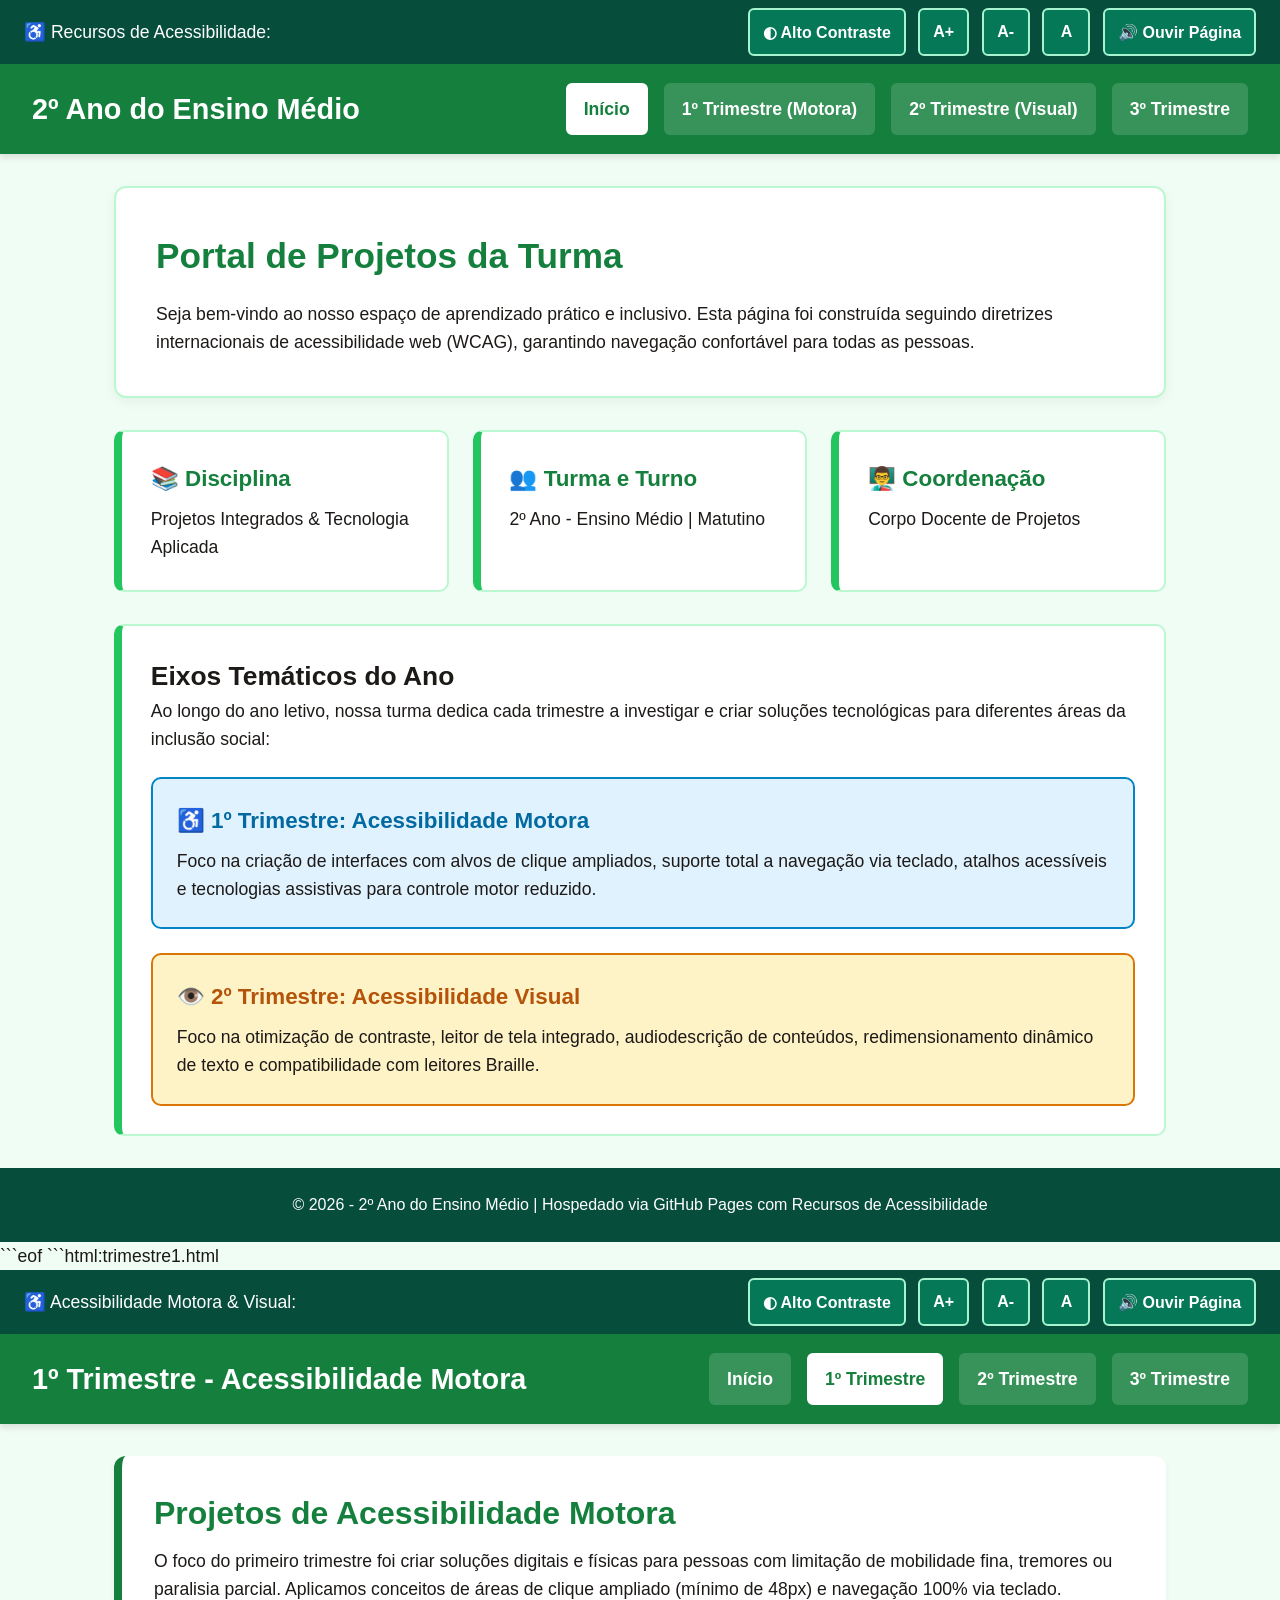
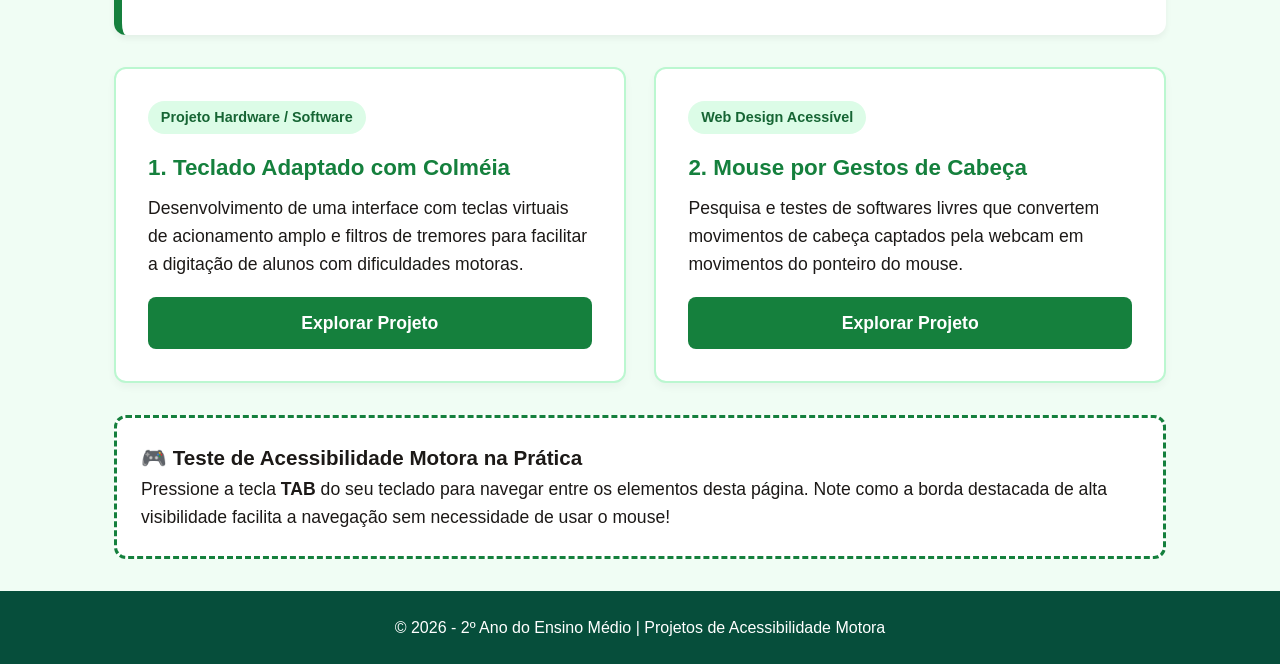
==== index.html @ 67dccdce "sa" ====
<!DOCTYPE html>
<html lang="pt-BR">
<head>
    <meta charset="UTF-8">
    <meta name="viewport" content="width=device-width, initial-scale=1.0">
    <title>Portfólio de Acessibilidade - 2º Ano do Ensino Médio</title>
    <style>
        /* Base e Reset */
        * {
            margin: 0;
            padding: 0;
            box-sizing: border-box;
            font-family: 'Segoe UI', Arial, sans-serif;
        }

        :root {
            --bg-color: #f4f6f9;
            --text-color: #222222;
            --primary-color: #1e3a8a;
            --accent-color: #2563eb;
            --card-bg: #ffffff;
            --border-color: #cbd5e1;
            --focus-outline: #f59e0b;
        }

        body {
            background-color: var(--bg-color);
            color: var(--text-color);
            display: flex;
            flex-direction: column;
            min-height: 100vh;
            font-size: 1.1rem;
            line-height: 1.6;
        }

        /* Barra de Acessibilidade Superior (Acessibilidade Visual e Motora) */
        .accessibility-bar {
            background-color: #0f172a;
            color: #ffffff;
            padding: 0.5rem 1.5rem;
            display: flex;
            justify-content: space-between;
            align-items: center;
            flex-wrap: wrap;
            gap: 1rem;
        }

        .skip-link {
            position: absolute;
            top: -100px;
            left: 10px;
            background: #f59e0b;
            color: #000;
            padding: 0.8rem 1.2rem;
            font-weight: bold;
            text-decoration: none;
            z-index: 10000;
            border-radius: 4px;
        }

        .skip-link:focus {
            top: 10px;
        }

        .acc-tools {
            display: flex;
            align-items: center;
            gap: 0.8rem;
            flex-wrap: wrap;
        }

        .acc-tools button {
            background: #334155;
            color: #ffffff;
            border: 2px solid #64748b;
            padding: 0.4rem 0.8rem;
            font-weight: bold;
            font-size: 1rem;
            cursor: pointer;
            border-radius: 6px;
            min-height: 44px;
            min-width: 44px;
            display: inline-flex;
            align-items: center;
            justify-content: center;
            transition: background 0.2s;
        }

        .acc-tools button:hover {
            background: #475569;
        }

        /* Foco Visível Reforçado (Acessibilidade Motora) */
        *:focus-visible {
            outline: 4px solid var(--focus-outline) !important;
            outline-offset: 3px !important;
        }

        /* Cabeçalho Principal */
        header {
            background-color: var(--primary-color);
            color: #ffffff;
            padding: 1.2rem 2rem;
            display: flex;
            justify-content: space-between;
            align-items: center;
            flex-wrap: wrap;
            gap: 1rem;
            box-shadow: 0 4px 6px rgba(0,0,0,0.1);
        }

        header h1 {
            font-size: 1.8rem;
            color: #ffffff;
        }

        nav ul {
            display: flex;
            list-style: none;
            gap: 1rem;
            flex-wrap: wrap;
        }

        nav a {
            color: #ffffff;
            text-decoration: none;
            font-weight: 700;
            padding: 0.6rem 1rem;
            border-radius: 6px;
            background-color: rgba(255, 255, 255, 0.1);
            min-height: 48px;
            display: inline-flex;
            align-items: center;
            border: 2px solid transparent;
        }

        nav a:hover, nav a.active {
            background-color: #ffffff;
            color: var(--primary-color);
            border-color: #ffffff;
        }

        /* Conteúdo Principal */
        main {
            max-width: 1100px;
            margin: 2rem auto;
            padding: 0 1.5rem;
            flex: 1;
            width: 100%;
        }

        .hero {
            background: var(--card-bg);
            padding: 2.5rem;
            border-radius: 12px;
            margin-bottom: 2rem;
            border: 2px solid var(--border-color);
            box-shadow: 0 4px 12px rgba(0,0,0,0.05);
        }

        .hero h2 {
            font-size: 2.2rem;
            color: var(--primary-color);
            margin-bottom: 1rem;
        }

        .info-grid {
            display: grid;
            grid-template-columns: repeat(auto-fit, minmax(280px, 1fr));
            gap: 1.5rem;
            margin-bottom: 2rem;
        }

        .card {
            background: var(--card-bg);
            padding: 1.8rem;
            border-radius: 10px;
            border: 2px solid var(--border-color);
            border-left: 8px solid var(--accent-color);
        }

        .card h3 {
            font-size: 1.4rem;
            color: var(--primary-color);
            margin-bottom: 0.5rem;
        }

        .theme-highlight {
            background-color: #e0f2fe;
            border: 2px solid #0284c7;
            padding: 1.5rem;
            border-radius: 10px;
            margin-top: 1.5rem;
        }

        .theme-highlight h3 {
            color: #0369a1;
            margin-bottom: 0.5rem;
        }

        /* Rodapé */
        footer {
            background-color: #0f172a;
            color: #f1f5f9;
            text-align: center;
            padding: 1.5rem;
            margin-top: auto;
            font-size: 1rem;
        }

        /* Modo de Alto Contraste (Acessibilidade Visual) */
        body.high-contrast {
            --bg-color: #000000 !important;
            --text-color: #ffff00 !important;
            --primary-color: #000000 !important;
            --card-bg: #111111 !important;
            --border-color: #ffff00 !important;
            --focus-outline: #00ffff !important;
        }

        body.high-contrast header,
        body.high-contrast footer,
        body.high-contrast .accessibility-bar {
            background-color: #000000 !important;
            border-bottom: 3px solid #ffff00 !important;
        }

        body.high-contrast h1, 
        body.high-contrast h2, 
        body.high-contrast h3,
        body.high-contrast p,
        body.high-contrast span {
            color: #ffff00 !important;
        }

        body.high-contrast nav a,
        body.high-contrast button {
            background-color: #000000 !important;
            color: #00ffff !important;
            border: 2px solid #00ffff !important;
        }

        body.high-contrast nav a:hover,
        body.high-contrast nav a.active {
            background-color: #00ffff !important;
            color: #000000 !important;
        }

        body.high-contrast .theme-highlight {
            background-color: #111111 !important;
            border-color: #ffff00 !important;
        }
    </style>
</head>
<body>

    <!-- Link de atalho para teclado (Acessibilidade Motora) -->
    <a href="#main-content" class="skip-link">Pular para o conteúdo principal</a>

    <!-- Barra de Ferramentas de Acessibilidade -->
    <div class="accessibility-bar" role="region" aria-label="Ferramentas de Acessibilidade">
        <span>♿ Recursos de Acessibilidade:</span>
        <div class="acc-tools">
            <button id="btn-contrast" title="Alternar Alto Contraste" aria-label="Alternar modo de alto contraste">◐ Alto Contraste</button>
            <button id="btn-font-increase" title="Aumentar Texto" aria-label="Aumentar tamanho do texto">A+</button>
            <button id="btn-font-decrease" title="Diminuir Texto" aria-label="Diminuir tamanho do texto">A-</button>
            <button id="btn-font-reset" title="Tamanho Normal" aria-label="Restaurar tamanho padrão do texto">A</button>
            <button id="btn-speak" title="Ouvir Conteúdo" aria-label="Ouvir texto da página via síntese de voz">🔊 Ouvir Página</button>
        </div>
    </div>

    <!-- Cabeçalho -->
    <header>
        <h1>2º Ano do Ensino Médio</h1>
        <nav aria-label="Navegação Principal">
            <ul>
                <li><a href="./index.html" class="active" aria-current="page">Início</a></li>
                <li><a href="./trimestre1.html">1º Trimestre (Motora)</a></li>
                <li><a href="./trimestre2.html">2º Trimestre (Visual)</a></li>
                <li><a href="./trimestre3.html">3º Trimestre</a></li>
            </ul>
        </nav>
    </header>

    <!-- Conteúdo Principal -->
    <main id="main-content">
        <section class="hero">
            <h2>Portal de Projetos da Turma</h2>
            <p>Seja bem-vindo ao nosso espaço de aprendizado prático e inclusivo. Esta página foi construída seguindo diretrizes internacionais de acessibilidade web (WCAG), garantindo navegação confortável para todas as pessoas.</p>
        </section>

        <section class="info-grid">
            <article class="card">
                <h3>📚 Disciplina</h3>
                <p>Projetos Integrados & Tecnologia Aplicada</p>
            </article>

            <article class="card">
                <h3>👥 Turma e Turno</h3>
                <p>2º Ano - Ensino Médio | Matutino</p>
            </article>

            <article class="card">
                <h3>👨‍🏫 Coordenação</h3>
                <p>Corpo Docente de Projetos</p>
            </article>
        </section>

        <section class="card">
            <h2>Eixos Temáticos do Ano</h2>
            <p>Ao longo do ano letivo, nossa turma dedica cada trimestre a investigar e criar soluções tecnológicas para diferentes áreas da inclusão social:</p>
            
            <div class="theme-highlight">
                <h3>♿ 1º Trimestre: Acessibilidade Motora</h3>
                <p>Foco na criação de interfaces com alvos de clique ampliados, suporte total a navegação via teclado, atalhos acessíveis e tecnologias assistivas para controle motor reduzido.</p>
            </div>

            <div class="theme-highlight" style="background-color: #fef3c7; border-color: #d97706;">
                <h3 style="color: #b45309;">👁️ 2º Trimestre: Acessibilidade Visual</h3>
                <p>Foco na otimização de contraste, leitor de tela integrado, audiodescrição de conteúdos, redimensionamento dinâmico de texto e compatibilidade com leitores Braille.</p>
            </div>
        </section>
    </main>

    <!-- Rodapé -->
    <footer>
        <p>&copy; 2026 - 2º Ano do Ensino Médio | Hospedado via GitHub Pages com Recursos de Acessibilidade</p>
    </footer>

    <!-- Scripts de Acessibilidade -->
    <script>
        // Alto Contraste
        const btnContrast = document.getElementById('btn-contrast');
        btnContrast.addEventListener('click', () => {
            document.body.classList.toggle('high-contrast');
            const isContrast = document.body.classList.contains('high-contrast');
            localStorage.setItem('highContrast', isContrast);
        });
        if (localStorage.getItem('highContrast') === 'true') {
            document.body.classList.add('high-contrast');
        }

        // Controle de Tamanho de Fonte
        let fontSizePercent = parseInt(localStorage.getItem('fontSizePercent')) || 100;
        function setFontSize(percent) {
            fontSizePercent = Math.min(Math.max(percent, 80), 160);
            document.documentElement.style.fontSize = fontSizePercent + '%';
            localStorage.setItem('fontSizePercent', fontSizePercent);
        }
        document.getElementById('btn-font-increase').addEventListener('click', () => setFontSize(fontSizePercent + 10));
        document.getElementById('btn-font-decrease').addEventListener('click', () => setFontSize(fontSizePercent - 10));
        document.getElementById('btn-font-reset').addEventListener('click', () => setFontSize(100));
        if (localStorage.getItem('fontSizePercent')) {
            setFontSize(fontSizePercent);
        }

        // Síntese de Voz (Acessibilidade Visual / Leitor de Página)
        const btnSpeak = document.getElementById('btn-speak');
        btnSpeak.addEventListener('click', () => {
            if ('speechSynthesis' in window) {
                if (speechSynthesis.speaking) {
                    speechSynthesis.cancel();
                    btnSpeak.textContent = '🔊 Ouvir Página';
                    return;
                }
                const textToRead = document.querySelector('main').innerText;
                const utterance = new SpeechSynthesisUtterance(textToRead);
                utterance.lang = 'pt-BR';
                utterance.onend = () => { btnSpeak.textContent = '🔊 Ouvir Página'; };
                speechSynthesis.speak(utterance);
                btnSpeak.textContent = '⏹️ Parar Leitura';
            } else {
                alert('Seu navegador não possui suporte para síntese de voz nativa.');
            }
        });
    </script>
</body>
</html>
```eof

```html:trimestre1.html
<!DOCTYPE html>
<html lang="pt-BR">
<head>
    <meta charset="UTF-8">
    <meta name="viewport" content="width=device-width, initial-scale=1.0">
    <title>1º Trimestre: Acessibilidade Motora - 2º Ano EM</title>
    <style>
        * {
            margin: 0;
            padding: 0;
            box-sizing: border-box;
            font-family: 'Segoe UI', Arial, sans-serif;
        }

        :root {
            --bg-color: #f0fdf4;
            --text-color: #14532d;
            --primary-color: #15803d;
            --accent-color: #22c55e;
            --card-bg: #ffffff;
            --border-color: #bbf7d0;
            --focus-outline: #d97706;
        }

        body {
            background-color: var(--bg-color);
            color: #1c1917;
            display: flex;
            flex-direction: column;
            min-height: 100vh;
            font-size: 1.1rem;
            line-height: 1.6;
        }

        .accessibility-bar {
            background-color: #064e3b;
            color: #ffffff;
            padding: 0.5rem 1.5rem;
            display: flex;
            justify-content: space-between;
            align-items: center;
            flex-wrap: wrap;
            gap: 1rem;
        }

        .skip-link {
            position: absolute;
            top: -100px;
            left: 10px;
            background: #f59e0b;
            color: #000;
            padding: 0.8rem 1.2rem;
            font-weight: bold;
            text-decoration: none;
            z-index: 10000;
            border-radius: 4px;
        }

        .skip-link:focus {
            top: 10px;
        }

        .acc-tools button {
            background: #047857;
            color: #ffffff;
            border: 2px solid #a7f3d0;
            padding: 0.4rem 0.8rem;
            font-weight: bold;
            font-size: 1rem;
            cursor: pointer;
            border-radius: 6px;
            min-height: 48px;
            min-width: 48px;
            display: inline-flex;
            align-items: center;
            justify-content: center;
        }

        *:focus-visible {
            outline: 5px solid var(--focus-outline) !important;
            outline-offset: 4px !important;
        }

        header {
            background-color: var(--primary-color);
            color: #ffffff;
            padding: 1.2rem 2rem;
            display: flex;
            justify-content: space-between;
            align-items: center;
            flex-wrap: wrap;
            gap: 1rem;
        }

        header h1 {
            font-size: 1.8rem;
        }

        nav ul {
            display: flex;
            list-style: none;
            gap: 1rem;
            flex-wrap: wrap;
        }

        nav a {
            color: #ffffff;
            text-decoration: none;
            font-weight: 700;
            padding: 0.6rem 1rem;
            border-radius: 6px;
            background-color: rgba(255, 255, 255, 0.15);
            min-height: 50px;
            display: inline-flex;
            align-items: center;
        }

        nav a:hover, nav a.active {
            background-color: #ffffff;
            color: var(--primary-color);
        }

        main {
            max-width: 1100px;
            margin: 2rem auto;
            padding: 0 1.5rem;
            flex: 1;
            width: 100%;
        }

        .title-box {
            background: var(--card-bg);
            padding: 2rem;
            border-radius: 12px;
            border-left: 8px solid var(--primary-color);
            margin-bottom: 2rem;
            box-shadow: 0 4px 6px rgba(0,0,0,0.05);
        }

        .title-box h2 {
            color: var(--primary-color);
            font-size: 2rem;
            margin-bottom: 0.5rem;
        }

        .project-grid {
            display: grid;
            grid-template-columns: repeat(auto-fit, minmax(320px, 1fr));
            gap: 1.8rem;
        }

        .project-card {
            background: var(--card-bg);
            padding: 2rem;
            border-radius: 12px;
            border: 2px solid var(--border-color);
            box-shadow: 0 4px 8px rgba(0,0,0,0.04);
            display: flex;
            flex-direction: column;
            justify-content: space-between;
        }

        .project-card h3 {
            color: var(--primary-color);
            font-size: 1.4rem;
            margin-bottom: 0.5rem;
        }

        .project-card .tag {
            display: inline-block;
            background: #dcfce7;
            color: #166534;
            padding: 0.3rem 0.8rem;
            border-radius: 20px;
            font-weight: bold;
            font-size: 0.9rem;
            margin-bottom: 1rem;
            width: fit-content;
        }

        /* Botões Ampliados para Acessibilidade Motora */
        .btn-large {
            display: inline-flex;
            align-items: center;
            justify-content: center;
            padding: 0.8rem 1.5rem;
            background-color: var(--primary-color);
            color: #ffffff;
            text-decoration: none;
            font-weight: bold;
            border-radius: 8px;
            min-height: 52px;
            min-width: 160px;
            margin-top: 1.2rem;
            font-size: 1.1rem;
            border: none;
            cursor: pointer;
        }

        .btn-large:hover {
            background-color: #166534;
        }

        .motor-demo-box {
            background: #ffffff;
            border: 3px dashed var(--primary-color);
            padding: 1.5rem;
            border-radius: 12px;
            margin-top: 2rem;
        }

        footer {
            background-color: #064e3b;
            color: #ffffff;
            text-align: center;
            padding: 1.5rem;
            margin-top: auto;
        }

        /* Alto Contraste */
        body.high-contrast {
            background-color: #000000 !important;
            color: #ffff00 !important;
        }

        body.high-contrast header,
        body.high-contrast footer,
        body.high-contrast .accessibility-bar {
            background-color: #000000 !important;
            border-bottom: 3px solid #ffff00 !important;
        }

        body.high-contrast .project-card,
        body.high-contrast .title-box,
        body.high-contrast .motor-demo-box {
            background-color: #111111 !important;
            border: 2px solid #ffff00 !important;
            color: #ffff00 !important;
        }

        body.high-contrast h2, body.high-contrast h3, body.high-contrast p {
            color: #ffff00 !important;
        }

        body.high-contrast .btn-large,
        body.high-contrast nav a {
            background-color: #000000 !important;
            color: #00ffff !important;
            border: 2px solid #00ffff !important;
        }
    </style>
</head>
<body>

    <a href="#main-content" class="skip-link">Pular para o conteúdo principal</a>

    <div class="accessibility-bar" role="region" aria-label="Ferramentas de Acessibilidade">
        <span>♿ Acessibilidade Motora & Visual:</span>
        <div class="acc-tools">
            <button id="btn-contrast" title="Alternar Alto Contraste">◐ Alto Contraste</button>
            <button id="btn-font-increase" title="Aumentar Fonte">A+</button>
            <button id="btn-font-decrease" title="Diminuir Fonte">A-</button>
            <button id="btn-font-reset" title="Restaurar Fonte">A</button>
            <button id="btn-speak" title="Ouvir Conteúdo">🔊 Ouvir Página</button>
        </div>
    </div>

    <header>
        <h1>1º Trimestre - Acessibilidade Motora</h1>
        <nav aria-label="Navegação Principal">
            <ul>
                <li><a href="./index.html">Início</a></li>
                <li><a href="./trimestre1.html" class="active" aria-current="page">1º Trimestre</a></li>
                <li><a href="./trimestre2.html">2º Trimestre</a></li>
                <li><a href="./trimestre3.html">3º Trimestre</a></li>
            </ul>
        </nav>
    </header>

    <main id="main-content">
        <section class="title-box">
            <h2>Projetos de Acessibilidade Motora</h2>
            <p>O foco do primeiro trimestre foi criar soluções digitais e físicas para pessoas com limitação de mobilidade fina, tremores ou paralisia parcial. Aplicamos conceitos de áreas de clique ampliado (mínimo de 48px) e navegação 100% via teclado.</p>
        </section>

        <section class="project-grid">
            <article class="project-card">
                <div>
                    <span class="tag">Projeto Hardware / Software</span>
                    <h3>1. Teclado Adaptado com Colméia</h3>
                    <p>Desenvolvimento de uma interface com teclas virtuais de acionamento amplo e filtros de tremores para facilitar a digitação de alunos com dificuldades motoras.</p>
                </div>
                <button class="btn-large" onclick="alert('Exibindo protótipo do Teclado Adaptado')">Explorar Projeto</button>
            </article>

            <article class="project-card">
                <div>
                    <span class="tag">Web Design Acessível</span>
                    <h3>2. Mouse por Gestos de Cabeça</h3>
                    <p>Pesquisa e testes de softwares livres que convertem movimentos de cabeça captados pela webcam em movimentos do ponteiro do mouse.</p>
                </div>
                <button class="btn-large" onclick="alert('Exibindo protótipo de Navegação por Gestos')">Explorar Projeto</button>
            </article>
        </section>

        <!-- Seção de Teste de Navegação por Teclado (Recurso Pedagógico) -->
        <section class="motor-demo-box">
            <h3>🎮 Teste de Acessibilidade Motora na Prática</h3>
            <p>Pressione a tecla <strong>TAB</strong> do seu teclado para navegar entre os elementos desta página. Note como a borda destacada de alta visibilidade facilita a navegação sem necessidade de usar o mouse!</p>
        </section>
    </main>

    <footer>
        <p>&copy; 2026 - 2º Ano do Ensino Médio | Projetos de Acessibilidade Motora</p>
    </footer>

    <script>
        // Scripts Globais de Acessibilidade
        document.getElementById('btn-contrast').addEventListener('click', () => {
            document.body.classList.toggle('high-contrast');
            localStorage.setItem('highContrast', document.body.classList.contains('high-contrast'));
        });
        if (localStorage.getItem('highContrast') === 'true') document.body.classList.add('high-contrast');

        let fontSizePercent = parseInt(localStorage.getItem('fontSizePercent')) || 100;
        function setFontSize(percent) {
            fontSizePercent = Math.min(Math.max(percent, 80), 160);
            document.documentElement.style.fontSize = fontSizePercent + '%';
            localStorage.setItem('fontSizePercent', fontSizePercent);
        }
        document.getElementById('btn-font-increase').addEventListener('click', () => setFontSize(fontSizePercent + 10));
        document.getElementById('btn-font-decrease').addEventListener('click', () => setFontSize(fontSizePercent - 10));
        document.getElementById('btn-font-reset').addEventListener('click', () => setFontSize(100));
        if (localStorage.getItem('fontSizePercent')) setFontSize(fontSizePercent);

        const btnSpeak = document.getElementById('btn-speak');
        btnSpeak.addEventListener('click', () => {
            if ('speechSynthesis' in window) {
                if (speechSynthesis.speaking) {
                    speechSynthesis.cancel();
                    btnSpeak.textContent = '🔊 Ouvir Página';
                    return;
                }
                const textToRead = document.querySelector('main').innerText;
                const utterance = new SpeechSynthesisUtterance(textToRead);
                utterance.lang = 'pt-BR';
                utterance.onend = () => { btnSpeak.textContent = '🔊 Ouvir Página'; };
                speechSynthesis.speak(utterance);
                btnSpeak.textContent = '⏹️ Parar Leitura';
            }
        });
    </script>
</body>
</html>
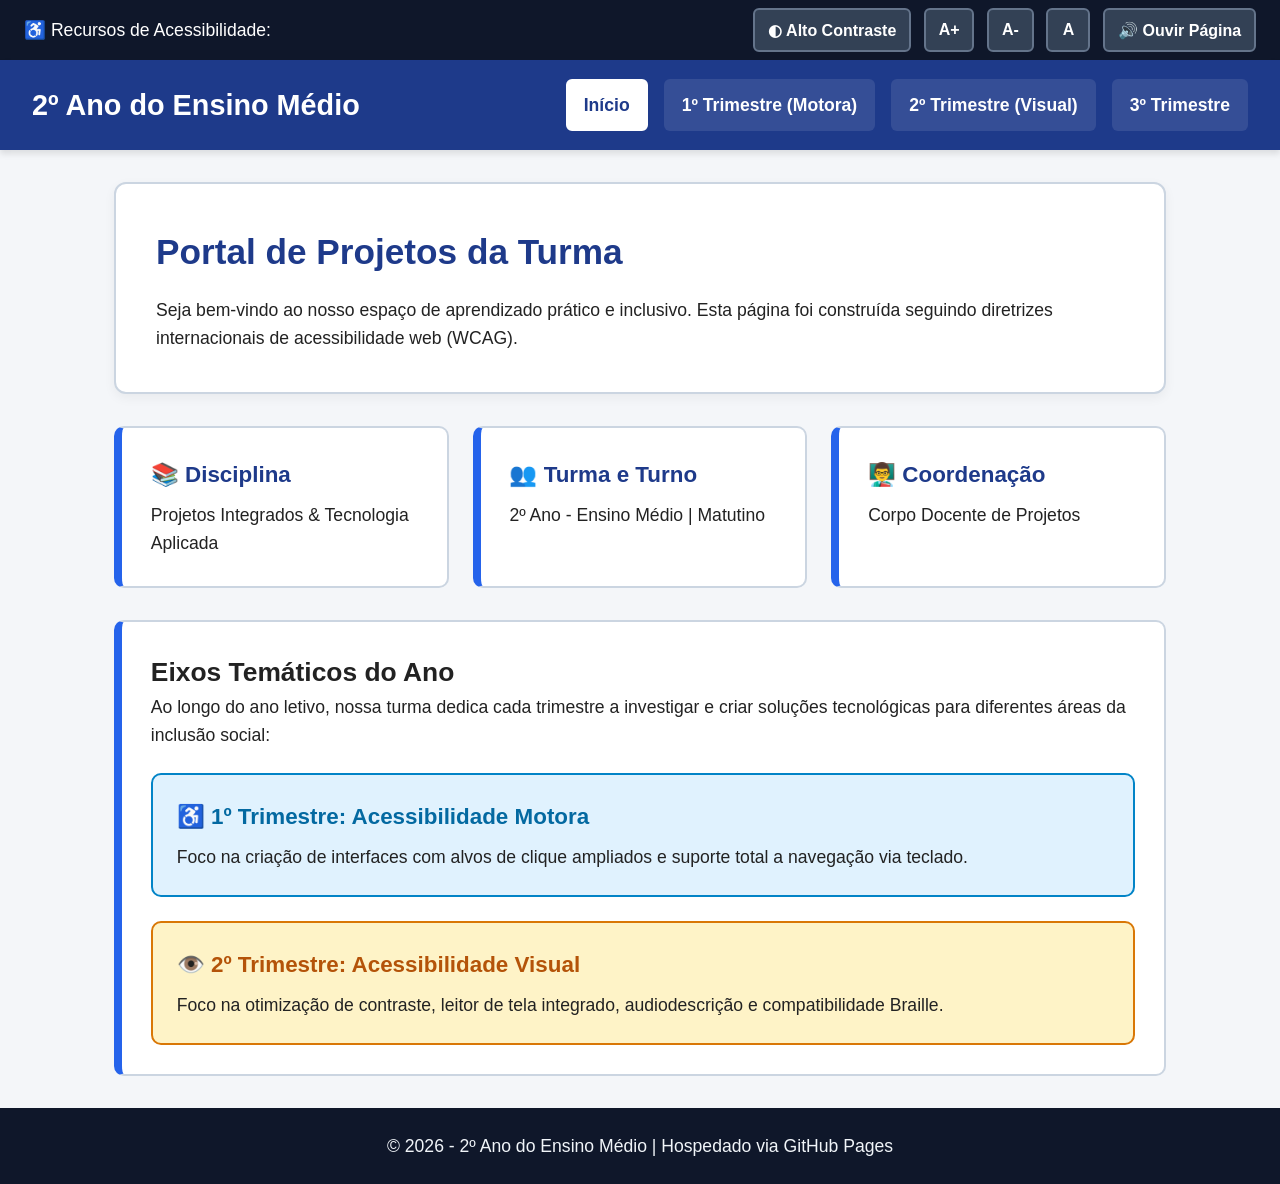
==== commit 4a97780f: "pages" ====
--- a/index.html
+++ b/index.html
@@ -4,272 +4,23 @@
     <meta charset="UTF-8">
     <meta name="viewport" content="width=device-width, initial-scale=1.0">
     <title>Portfólio de Acessibilidade - 2º Ano do Ensino Médio</title>
-    <style>
-        /* Base e Reset */
-        * {
-            margin: 0;
-            padding: 0;
-            box-sizing: border-box;
-            font-family: 'Segoe UI', Arial, sans-serif;
-        }
-
-        :root {
-            --bg-color: #f4f6f9;
-            --text-color: #222222;
-            --primary-color: #1e3a8a;
-            --accent-color: #2563eb;
-            --card-bg: #ffffff;
-            --border-color: #cbd5e1;
-            --focus-outline: #f59e0b;
-        }
-
-        body {
-            background-color: var(--bg-color);
-            color: var(--text-color);
-            display: flex;
-            flex-direction: column;
-            min-height: 100vh;
-            font-size: 1.1rem;
-            line-height: 1.6;
-        }
-
-        /* Barra de Acessibilidade Superior (Acessibilidade Visual e Motora) */
-        .accessibility-bar {
-            background-color: #0f172a;
-            color: #ffffff;
-            padding: 0.5rem 1.5rem;
-            display: flex;
-            justify-content: space-between;
-            align-items: center;
-            flex-wrap: wrap;
-            gap: 1rem;
-        }
-
-        .skip-link {
-            position: absolute;
-            top: -100px;
-            left: 10px;
-            background: #f59e0b;
-            color: #000;
-            padding: 0.8rem 1.2rem;
-            font-weight: bold;
-            text-decoration: none;
-            z-index: 10000;
-            border-radius: 4px;
-        }
-
-        .skip-link:focus {
-            top: 10px;
-        }
-
-        .acc-tools {
-            display: flex;
-            align-items: center;
-            gap: 0.8rem;
-            flex-wrap: wrap;
-        }
-
-        .acc-tools button {
-            background: #334155;
-            color: #ffffff;
-            border: 2px solid #64748b;
-            padding: 0.4rem 0.8rem;
-            font-weight: bold;
-            font-size: 1rem;
-            cursor: pointer;
-            border-radius: 6px;
-            min-height: 44px;
-            min-width: 44px;
-            display: inline-flex;
-            align-items: center;
-            justify-content: center;
-            transition: background 0.2s;
-        }
-
-        .acc-tools button:hover {
-            background: #475569;
-        }
-
-        /* Foco Visível Reforçado (Acessibilidade Motora) */
-        *:focus-visible {
-            outline: 4px solid var(--focus-outline) !important;
-            outline-offset: 3px !important;
-        }
-
-        /* Cabeçalho Principal */
-        header {
-            background-color: var(--primary-color);
-            color: #ffffff;
-            padding: 1.2rem 2rem;
-            display: flex;
-            justify-content: space-between;
-            align-items: center;
-            flex-wrap: wrap;
-            gap: 1rem;
-            box-shadow: 0 4px 6px rgba(0,0,0,0.1);
-        }
-
-        header h1 {
-            font-size: 1.8rem;
-            color: #ffffff;
-        }
-
-        nav ul {
-            display: flex;
-            list-style: none;
-            gap: 1rem;
-            flex-wrap: wrap;
-        }
-
-        nav a {
-            color: #ffffff;
-            text-decoration: none;
-            font-weight: 700;
-            padding: 0.6rem 1rem;
-            border-radius: 6px;
-            background-color: rgba(255, 255, 255, 0.1);
-            min-height: 48px;
-            display: inline-flex;
-            align-items: center;
-            border: 2px solid transparent;
-        }
-
-        nav a:hover, nav a.active {
-            background-color: #ffffff;
-            color: var(--primary-color);
-            border-color: #ffffff;
-        }
-
-        /* Conteúdo Principal */
-        main {
-            max-width: 1100px;
-            margin: 2rem auto;
-            padding: 0 1.5rem;
-            flex: 1;
-            width: 100%;
-        }
-
-        .hero {
-            background: var(--card-bg);
-            padding: 2.5rem;
-            border-radius: 12px;
-            margin-bottom: 2rem;
-            border: 2px solid var(--border-color);
-            box-shadow: 0 4px 12px rgba(0,0,0,0.05);
-        }
-
-        .hero h2 {
-            font-size: 2.2rem;
-            color: var(--primary-color);
-            margin-bottom: 1rem;
-        }
-
-        .info-grid {
-            display: grid;
-            grid-template-columns: repeat(auto-fit, minmax(280px, 1fr));
-            gap: 1.5rem;
-            margin-bottom: 2rem;
-        }
-
-        .card {
-            background: var(--card-bg);
-            padding: 1.8rem;
-            border-radius: 10px;
-            border: 2px solid var(--border-color);
-            border-left: 8px solid var(--accent-color);
-        }
-
-        .card h3 {
-            font-size: 1.4rem;
-            color: var(--primary-color);
-            margin-bottom: 0.5rem;
-        }
-
-        .theme-highlight {
-            background-color: #e0f2fe;
-            border: 2px solid #0284c7;
-            padding: 1.5rem;
-            border-radius: 10px;
-            margin-top: 1.5rem;
-        }
-
-        .theme-highlight h3 {
-            color: #0369a1;
-            margin-bottom: 0.5rem;
-        }
-
-        /* Rodapé */
-        footer {
-            background-color: #0f172a;
-            color: #f1f5f9;
-            text-align: center;
-            padding: 1.5rem;
-            margin-top: auto;
-            font-size: 1rem;
-        }
-
-        /* Modo de Alto Contraste (Acessibilidade Visual) */
-        body.high-contrast {
-            --bg-color: #000000 !important;
-            --text-color: #ffff00 !important;
-            --primary-color: #000000 !important;
-            --card-bg: #111111 !important;
-            --border-color: #ffff00 !important;
-            --focus-outline: #00ffff !important;
-        }
-
-        body.high-contrast header,
-        body.high-contrast footer,
-        body.high-contrast .accessibility-bar {
-            background-color: #000000 !important;
-            border-bottom: 3px solid #ffff00 !important;
-        }
-
-        body.high-contrast h1, 
-        body.high-contrast h2, 
-        body.high-contrast h3,
-        body.high-contrast p,
-        body.high-contrast span {
-            color: #ffff00 !important;
-        }
-
-        body.high-contrast nav a,
-        body.high-contrast button {
-            background-color: #000000 !important;
-            color: #00ffff !important;
-            border: 2px solid #00ffff !important;
-        }
-
-        body.high-contrast nav a:hover,
-        body.high-contrast nav a.active {
-            background-color: #00ffff !important;
-            color: #000000 !important;
-        }
-
-        body.high-contrast .theme-highlight {
-            background-color: #111111 !important;
-            border-color: #ffff00 !important;
-        }
-    </style>
+    <link rel="stylesheet" href="./index.css">
 </head>
 <body>
 
-    <!-- Link de atalho para teclado (Acessibilidade Motora) -->
     <a href="#main-content" class="skip-link">Pular para o conteúdo principal</a>
 
-    <!-- Barra de Ferramentas de Acessibilidade -->
     <div class="accessibility-bar" role="region" aria-label="Ferramentas de Acessibilidade">
         <span>♿ Recursos de Acessibilidade:</span>
         <div class="acc-tools">
-            <button id="btn-contrast" title="Alternar Alto Contraste" aria-label="Alternar modo de alto contraste">◐ Alto Contraste</button>
-            <button id="btn-font-increase" title="Aumentar Texto" aria-label="Aumentar tamanho do texto">A+</button>
-            <button id="btn-font-decrease" title="Diminuir Texto" aria-label="Diminuir tamanho do texto">A-</button>
-            <button id="btn-font-reset" title="Tamanho Normal" aria-label="Restaurar tamanho padrão do texto">A</button>
-            <button id="btn-speak" title="Ouvir Conteúdo" aria-label="Ouvir texto da página via síntese de voz">🔊 Ouvir Página</button>
+            <button id="btn-contrast" title="Alternar Alto Contraste">◐ Alto Contraste</button>
+            <button id="btn-font-increase" title="Aumentar Texto">A+</button>
+            <button id="btn-font-decrease" title="Diminuir Texto">A-</button>
+            <button id="btn-font-reset" title="Tamanho Normal">A</button>
+            <button id="btn-speak" title="Ouvir Conteúdo">🔊 Ouvir Página</button>
         </div>
     </div>
 
-    <!-- Cabeçalho -->
     <header>
         <h1>2º Ano do Ensino Médio</h1>
         <nav aria-label="Navegação Principal">
@@ -282,11 +33,10 @@
         </nav>
     </header>
 
-    <!-- Conteúdo Principal -->
     <main id="main-content">
         <section class="hero">
             <h2>Portal de Projetos da Turma</h2>
-            <p>Seja bem-vindo ao nosso espaço de aprendizado prático e inclusivo. Esta página foi construída seguindo diretrizes internacionais de acessibilidade web (WCAG), garantindo navegação confortável para todas as pessoas.</p>
+            <p>Seja bem-vindo ao nosso espaço de aprendizado prático e inclusivo. Esta página foi construída seguindo diretrizes internacionais de acessibilidade web (WCAG).</p>
         </section>
 
         <section class="info-grid">
@@ -312,424 +62,20 @@
             
             <div class="theme-highlight">
                 <h3>♿ 1º Trimestre: Acessibilidade Motora</h3>
-                <p>Foco na criação de interfaces com alvos de clique ampliados, suporte total a navegação via teclado, atalhos acessíveis e tecnologias assistivas para controle motor reduzido.</p>
+                <p>Foco na criação de interfaces com alvos de clique ampliados e suporte total a navegação via teclado.</p>
             </div>
 
-            <div class="theme-highlight" style="background-color: #fef3c7; border-color: #d97706;">
-                <h3 style="color: #b45309;">👁️ 2º Trimestre: Acessibilidade Visual</h3>
-                <p>Foco na otimização de contraste, leitor de tela integrado, audiodescrição de conteúdos, redimensionamento dinâmico de texto e compatibilidade com leitores Braille.</p>
+            <div class="theme-highlight highlight-visual">
+                <h3>👁️ 2º Trimestre: Acessibilidade Visual</h3>
+                <p>Foco na otimização de contraste, leitor de tela integrado, audiodescrição e compatibilidade Braille.</p>
             </div>
         </section>
     </main>
 
-    <!-- Rodapé -->
     <footer>
-        <p>&copy; 2026 - 2º Ano do Ensino Médio | Hospedado via GitHub Pages com Recursos de Acessibilidade</p>
+        <p>&copy; 2026 - 2º Ano do Ensino Médio | Hospedado via GitHub Pages</p>
     </footer>
 
-    <!-- Scripts de Acessibilidade -->
-    <script>
-        // Alto Contraste
-        const btnContrast = document.getElementById('btn-contrast');
-        btnContrast.addEventListener('click', () => {
-            document.body.classList.toggle('high-contrast');
-            const isContrast = document.body.classList.contains('high-contrast');
-            localStorage.setItem('highContrast', isContrast);
-        });
-        if (localStorage.getItem('highContrast') === 'true') {
-            document.body.classList.add('high-contrast');
-        }
-
-        // Controle de Tamanho de Fonte
-        let fontSizePercent = parseInt(localStorage.getItem('fontSizePercent')) || 100;
-        function setFontSize(percent) {
-            fontSizePercent = Math.min(Math.max(percent, 80), 160);
-            document.documentElement.style.fontSize = fontSizePercent + '%';
-            localStorage.setItem('fontSizePercent', fontSizePercent);
-        }
-        document.getElementById('btn-font-increase').addEventListener('click', () => setFontSize(fontSizePercent + 10));
-        document.getElementById('btn-font-decrease').addEventListener('click', () => setFontSize(fontSizePercent - 10));
-        document.getElementById('btn-font-reset').addEventListener('click', () => setFontSize(100));
-        if (localStorage.getItem('fontSizePercent')) {
-            setFontSize(fontSizePercent);
-        }
-
-        // Síntese de Voz (Acessibilidade Visual / Leitor de Página)
-        const btnSpeak = document.getElementById('btn-speak');
-        btnSpeak.addEventListener('click', () => {
-            if ('speechSynthesis' in window) {
-                if (speechSynthesis.speaking) {
-                    speechSynthesis.cancel();
-                    btnSpeak.textContent = '🔊 Ouvir Página';
-                    return;
-                }
-                const textToRead = document.querySelector('main').innerText;
-                const utterance = new SpeechSynthesisUtterance(textToRead);
-                utterance.lang = 'pt-BR';
-                utterance.onend = () => { btnSpeak.textContent = '🔊 Ouvir Página'; };
-                speechSynthesis.speak(utterance);
-                btnSpeak.textContent = '⏹️ Parar Leitura';
-            } else {
-                alert('Seu navegador não possui suporte para síntese de voz nativa.');
-            }
-        });
-    </script>
+    <script src="./acessibilidade.js"></script>
 </body>
-</html>
-```eof
-
-```html:trimestre1.html
-<!DOCTYPE html>
-<html lang="pt-BR">
-<head>
-    <meta charset="UTF-8">
-    <meta name="viewport" content="width=device-width, initial-scale=1.0">
-    <title>1º Trimestre: Acessibilidade Motora - 2º Ano EM</title>
-    <style>
-        * {
-            margin: 0;
-            padding: 0;
-            box-sizing: border-box;
-            font-family: 'Segoe UI', Arial, sans-serif;
-        }
-
-        :root {
-            --bg-color: #f0fdf4;
-            --text-color: #14532d;
-            --primary-color: #15803d;
-            --accent-color: #22c55e;
-            --card-bg: #ffffff;
-            --border-color: #bbf7d0;
-            --focus-outline: #d97706;
-        }
-
-        body {
-            background-color: var(--bg-color);
-            color: #1c1917;
-            display: flex;
-            flex-direction: column;
-            min-height: 100vh;
-            font-size: 1.1rem;
-            line-height: 1.6;
-        }
-
-        .accessibility-bar {
-            background-color: #064e3b;
-            color: #ffffff;
-            padding: 0.5rem 1.5rem;
-            display: flex;
-            justify-content: space-between;
-            align-items: center;
-            flex-wrap: wrap;
-            gap: 1rem;
-        }
-
-        .skip-link {
-            position: absolute;
-            top: -100px;
-            left: 10px;
-            background: #f59e0b;
-            color: #000;
-            padding: 0.8rem 1.2rem;
-            font-weight: bold;
-            text-decoration: none;
-            z-index: 10000;
-            border-radius: 4px;
-        }
-
-        .skip-link:focus {
-            top: 10px;
-        }
-
-        .acc-tools button {
-            background: #047857;
-            color: #ffffff;
-            border: 2px solid #a7f3d0;
-            padding: 0.4rem 0.8rem;
-            font-weight: bold;
-            font-size: 1rem;
-            cursor: pointer;
-            border-radius: 6px;
-            min-height: 48px;
-            min-width: 48px;
-            display: inline-flex;
-            align-items: center;
-            justify-content: center;
-        }
-
-        *:focus-visible {
-            outline: 5px solid var(--focus-outline) !important;
-            outline-offset: 4px !important;
-        }
-
-        header {
-            background-color: var(--primary-color);
-            color: #ffffff;
-            padding: 1.2rem 2rem;
-            display: flex;
-            justify-content: space-between;
-            align-items: center;
-            flex-wrap: wrap;
-            gap: 1rem;
-        }
-
-        header h1 {
-            font-size: 1.8rem;
-        }
-
-        nav ul {
-            display: flex;
-            list-style: none;
-            gap: 1rem;
-            flex-wrap: wrap;
-        }
-
-        nav a {
-            color: #ffffff;
-            text-decoration: none;
-            font-weight: 700;
-            padding: 0.6rem 1rem;
-            border-radius: 6px;
-            background-color: rgba(255, 255, 255, 0.15);
-            min-height: 50px;
-            display: inline-flex;
-            align-items: center;
-        }
-
-        nav a:hover, nav a.active {
-            background-color: #ffffff;
-            color: var(--primary-color);
-        }
-
-        main {
-            max-width: 1100px;
-            margin: 2rem auto;
-            padding: 0 1.5rem;
-            flex: 1;
-            width: 100%;
-        }
-
-        .title-box {
-            background: var(--card-bg);
-            padding: 2rem;
-            border-radius: 12px;
-            border-left: 8px solid var(--primary-color);
-            margin-bottom: 2rem;
-            box-shadow: 0 4px 6px rgba(0,0,0,0.05);
-        }
-
-        .title-box h2 {
-            color: var(--primary-color);
-            font-size: 2rem;
-            margin-bottom: 0.5rem;
-        }
-
-        .project-grid {
-            display: grid;
-            grid-template-columns: repeat(auto-fit, minmax(320px, 1fr));
-            gap: 1.8rem;
-        }
-
-        .project-card {
-            background: var(--card-bg);
-            padding: 2rem;
-            border-radius: 12px;
-            border: 2px solid var(--border-color);
-            box-shadow: 0 4px 8px rgba(0,0,0,0.04);
-            display: flex;
-            flex-direction: column;
-            justify-content: space-between;
-        }
-
-        .project-card h3 {
-            color: var(--primary-color);
-            font-size: 1.4rem;
-            margin-bottom: 0.5rem;
-        }
-
-        .project-card .tag {
-            display: inline-block;
-            background: #dcfce7;
-            color: #166534;
-            padding: 0.3rem 0.8rem;
-            border-radius: 20px;
-            font-weight: bold;
-            font-size: 0.9rem;
-            margin-bottom: 1rem;
-            width: fit-content;
-        }
-
-        /* Botões Ampliados para Acessibilidade Motora */
-        .btn-large {
-            display: inline-flex;
-            align-items: center;
-            justify-content: center;
-            padding: 0.8rem 1.5rem;
-            background-color: var(--primary-color);
-            color: #ffffff;
-            text-decoration: none;
-            font-weight: bold;
-            border-radius: 8px;
-            min-height: 52px;
-            min-width: 160px;
-            margin-top: 1.2rem;
-            font-size: 1.1rem;
-            border: none;
-            cursor: pointer;
-        }
-
-        .btn-large:hover {
-            background-color: #166534;
-        }
-
-        .motor-demo-box {
-            background: #ffffff;
-            border: 3px dashed var(--primary-color);
-            padding: 1.5rem;
-            border-radius: 12px;
-            margin-top: 2rem;
-        }
-
-        footer {
-            background-color: #064e3b;
-            color: #ffffff;
-            text-align: center;
-            padding: 1.5rem;
-            margin-top: auto;
-        }
-
-        /* Alto Contraste */
-        body.high-contrast {
-            background-color: #000000 !important;
-            color: #ffff00 !important;
-        }
-
-        body.high-contrast header,
-        body.high-contrast footer,
-        body.high-contrast .accessibility-bar {
-            background-color: #000000 !important;
-            border-bottom: 3px solid #ffff00 !important;
-        }
-
-        body.high-contrast .project-card,
-        body.high-contrast .title-box,
-        body.high-contrast .motor-demo-box {
-            background-color: #111111 !important;
-            border: 2px solid #ffff00 !important;
-            color: #ffff00 !important;
-        }
-
-        body.high-contrast h2, body.high-contrast h3, body.high-contrast p {
-            color: #ffff00 !important;
-        }
-
-        body.high-contrast .btn-large,
-        body.high-contrast nav a {
-            background-color: #000000 !important;
-            color: #00ffff !important;
-            border: 2px solid #00ffff !important;
-        }
-    </style>
-</head>
-<body>
-
-    <a href="#main-content" class="skip-link">Pular para o conteúdo principal</a>
-
-    <div class="accessibility-bar" role="region" aria-label="Ferramentas de Acessibilidade">
-        <span>♿ Acessibilidade Motora & Visual:</span>
-        <div class="acc-tools">
-            <button id="btn-contrast" title="Alternar Alto Contraste">◐ Alto Contraste</button>
-            <button id="btn-font-increase" title="Aumentar Fonte">A+</button>
-            <button id="btn-font-decrease" title="Diminuir Fonte">A-</button>
-            <button id="btn-font-reset" title="Restaurar Fonte">A</button>
-            <button id="btn-speak" title="Ouvir Conteúdo">🔊 Ouvir Página</button>
-        </div>
-    </div>
-
-    <header>
-        <h1>1º Trimestre - Acessibilidade Motora</h1>
-        <nav aria-label="Navegação Principal">
-            <ul>
-                <li><a href="./index.html">Início</a></li>
-                <li><a href="./trimestre1.html" class="active" aria-current="page">1º Trimestre</a></li>
-                <li><a href="./trimestre2.html">2º Trimestre</a></li>
-                <li><a href="./trimestre3.html">3º Trimestre</a></li>
-            </ul>
-        </nav>
-    </header>
-
-    <main id="main-content">
-        <section class="title-box">
-            <h2>Projetos de Acessibilidade Motora</h2>
-            <p>O foco do primeiro trimestre foi criar soluções digitais e físicas para pessoas com limitação de mobilidade fina, tremores ou paralisia parcial. Aplicamos conceitos de áreas de clique ampliado (mínimo de 48px) e navegação 100% via teclado.</p>
-        </section>
-
-        <section class="project-grid">
-            <article class="project-card">
-                <div>
-                    <span class="tag">Projeto Hardware / Software</span>
-                    <h3>1. Teclado Adaptado com Colméia</h3>
-                    <p>Desenvolvimento de uma interface com teclas virtuais de acionamento amplo e filtros de tremores para facilitar a digitação de alunos com dificuldades motoras.</p>
-                </div>
-                <button class="btn-large" onclick="alert('Exibindo protótipo do Teclado Adaptado')">Explorar Projeto</button>
-            </article>
-
-            <article class="project-card">
-                <div>
-                    <span class="tag">Web Design Acessível</span>
-                    <h3>2. Mouse por Gestos de Cabeça</h3>
-                    <p>Pesquisa e testes de softwares livres que convertem movimentos de cabeça captados pela webcam em movimentos do ponteiro do mouse.</p>
-                </div>
-                <button class="btn-large" onclick="alert('Exibindo protótipo de Navegação por Gestos')">Explorar Projeto</button>
-            </article>
-        </section>
-
-        <!-- Seção de Teste de Navegação por Teclado (Recurso Pedagógico) -->
-        <section class="motor-demo-box">
-            <h3>🎮 Teste de Acessibilidade Motora na Prática</h3>
-            <p>Pressione a tecla <strong>TAB</strong> do seu teclado para navegar entre os elementos desta página. Note como a borda destacada de alta visibilidade facilita a navegação sem necessidade de usar o mouse!</p>
-        </section>
-    </main>
-
-    <footer>
-        <p>&copy; 2026 - 2º Ano do Ensino Médio | Projetos de Acessibilidade Motora</p>
-    </footer>
-
-    <script>
-        // Scripts Globais de Acessibilidade
-        document.getElementById('btn-contrast').addEventListener('click', () => {
-            document.body.classList.toggle('high-contrast');
-            localStorage.setItem('highContrast', document.body.classList.contains('high-contrast'));
-        });
-        if (localStorage.getItem('highContrast') === 'true') document.body.classList.add('high-contrast');
-
-        let fontSizePercent = parseInt(localStorage.getItem('fontSizePercent')) || 100;
-        function setFontSize(percent) {
-            fontSizePercent = Math.min(Math.max(percent, 80), 160);
-            document.documentElement.style.fontSize = fontSizePercent + '%';
-            localStorage.setItem('fontSizePercent', fontSizePercent);
-        }
-        document.getElementById('btn-font-increase').addEventListener('click', () => setFontSize(fontSizePercent + 10));
-        document.getElementById('btn-font-decrease').addEventListener('click', () => setFontSize(fontSizePercent - 10));
-        document.getElementById('btn-font-reset').addEventListener('click', () => setFontSize(100));
-        if (localStorage.getItem('fontSizePercent')) setFontSize(fontSizePercent);
-
-        const btnSpeak = document.getElementById('btn-speak');
-        btnSpeak.addEventListener('click', () => {
-            if ('speechSynthesis' in window) {
-                if (speechSynthesis.speaking) {
-                    speechSynthesis.cancel();
-                    btnSpeak.textContent = '🔊 Ouvir Página';
-                    return;
-                }
-                const textToRead = document.querySelector('main').innerText;
-                const utterance = new SpeechSynthesisUtterance(textToRead);
-                utterance.lang = 'pt-BR';
-                utterance.onend = () => { btnSpeak.textContent = '🔊 Ouvir Página'; };
-                speechSynthesis.speak(utterance);
-                btnSpeak.textContent = '⏹️ Parar Leitura';
-            }
-        });
-    </script>
-</body>
-</html>
+</html>
--- a/index.css
+++ b/index.css
@@ -0,0 +1,52 @@
+* { margin: 0; padding: 0; box-sizing: border-box; font-family: 'Segoe UI', Arial, sans-serif; }
+:root {
+    --bg-color: #f4f6f9;
+    --text-color: #222222;
+    --primary-color: #1e3a8a;
+    --accent-color: #2563eb;
+    --card-bg: #ffffff;
+    --border-color: #cbd5e1;
+    --focus-outline: #f59e0b;
+}
+
+body { background-color: var(--bg-color); color: var(--text-color); display: flex; flex-direction: column; min-height: 100vh; font-size: 1.1rem; line-height: 1.6; }
+
+/* Barra de Acessibilidade */
+.accessibility-bar { background-color: #0f172a; color: #ffffff; padding: 0.5rem 1.5rem; display: flex; justify-content: space-between; align-items: center; flex-wrap: wrap; gap: 1rem; }
+.skip-link { position: absolute; top: -100px; left: 10px; background: #f59e0b; color: #000; padding: 0.8rem 1.2rem; font-weight: bold; text-decoration: none; z-index: 10000; border-radius: 4px; }
+.skip-link:focus { top: 10px; }
+.acc-tools { display: flex; align-items: center; gap: 0.8rem; flex-wrap: wrap; }
+.acc-tools button { background: #334155; color: #ffffff; border: 2px solid #64748b; padding: 0.4rem 0.8rem; font-weight: bold; font-size: 1rem; cursor: pointer; border-radius: 6px; min-height: 44px; min-width: 44px; display: inline-flex; align-items: center; justify-content: center; transition: background 0.2s; }
+.acc-tools button:hover { background: #475569; }
+*:focus-visible { outline: 4px solid var(--focus-outline) !important; outline-offset: 3px !important; }
+
+/* Header */
+header { background-color: var(--primary-color); color: #ffffff; padding: 1.2rem 2rem; display: flex; justify-content: space-between; align-items: center; flex-wrap: wrap; gap: 1rem; box-shadow: 0 4px 6px rgba(0,0,0,0.1); }
+header h1 { font-size: 1.8rem; color: #ffffff; }
+nav ul { display: flex; list-style: none; gap: 1rem; flex-wrap: wrap; }
+nav a { color: #ffffff; text-decoration: none; font-weight: 700; padding: 0.6rem 1rem; border-radius: 6px; background-color: rgba(255, 255, 255, 0.1); min-height: 48px; display: inline-flex; align-items: center; border: 2px solid transparent; }
+nav a:hover, nav a.active { background-color: #ffffff; color: var(--primary-color); border-color: #ffffff; }
+
+/* Main */
+main { max-width: 1100px; margin: 2rem auto; padding: 0 1.5rem; flex: 1; width: 100%; }
+.hero { background: var(--card-bg); padding: 2.5rem; border-radius: 12px; margin-bottom: 2rem; border: 2px solid var(--border-color); box-shadow: 0 4px 12px rgba(0,0,0,0.05); }
+.hero h2 { font-size: 2.2rem; color: var(--primary-color); margin-bottom: 1rem; }
+.info-grid { display: grid; grid-template-columns: repeat(auto-fit, minmax(280px, 1fr)); gap: 1.5rem; margin-bottom: 2rem; }
+.card { background: var(--card-bg); padding: 1.8rem; border-radius: 10px; border: 2px solid var(--border-color); border-left: 8px solid var(--accent-color); }
+.card h3 { font-size: 1.4rem; color: var(--primary-color); margin-bottom: 0.5rem; }
+.theme-highlight { background-color: #e0f2fe; border: 2px solid #0284c7; padding: 1.5rem; border-radius: 10px; margin-top: 1.5rem; }
+.theme-highlight h3 { color: #0369a1; margin-bottom: 0.5rem; }
+.highlight-visual { background-color: #fef3c7; border-color: #d97706; }
+.highlight-visual h3 { color: #b45309; }
+footer { background-color: #0f172a; color: #f1f5f9; text-align: center; padding: 1.5rem; margin-top: auto; }
+
+/* Alto Contraste */
+body.high-contrast {
+    --bg-color: #000000 !important; --text-color: #ffff00 !important; --primary-color: #000000 !important;
+    --card-bg: #111111 !important; --border-color: #ffff00 !important; --focus-outline: #00ffff !important;
+}
+body.high-contrast header, body.high-contrast footer, body.high-contrast .accessibility-bar { background-color: #000000 !important; border-bottom: 3px solid #ffff00 !important; }
+body.high-contrast h1, body.high-contrast h2, body.high-contrast h3, body.high-contrast p, body.high-contrast span { color: #ffff00 !important; }
+body.high-contrast nav a, body.high-contrast button { background-color: #000000 !important; color: #00ffff !important; border: 2px solid #00ffff !important; }
+body.high-contrast nav a:hover, body.high-contrast nav a.active { background-color: #00ffff !important; color: #000000 !important; }
+body.high-contrast .theme-highlight { background-color: #111111 !important; border-color: #ffff00 !important; }
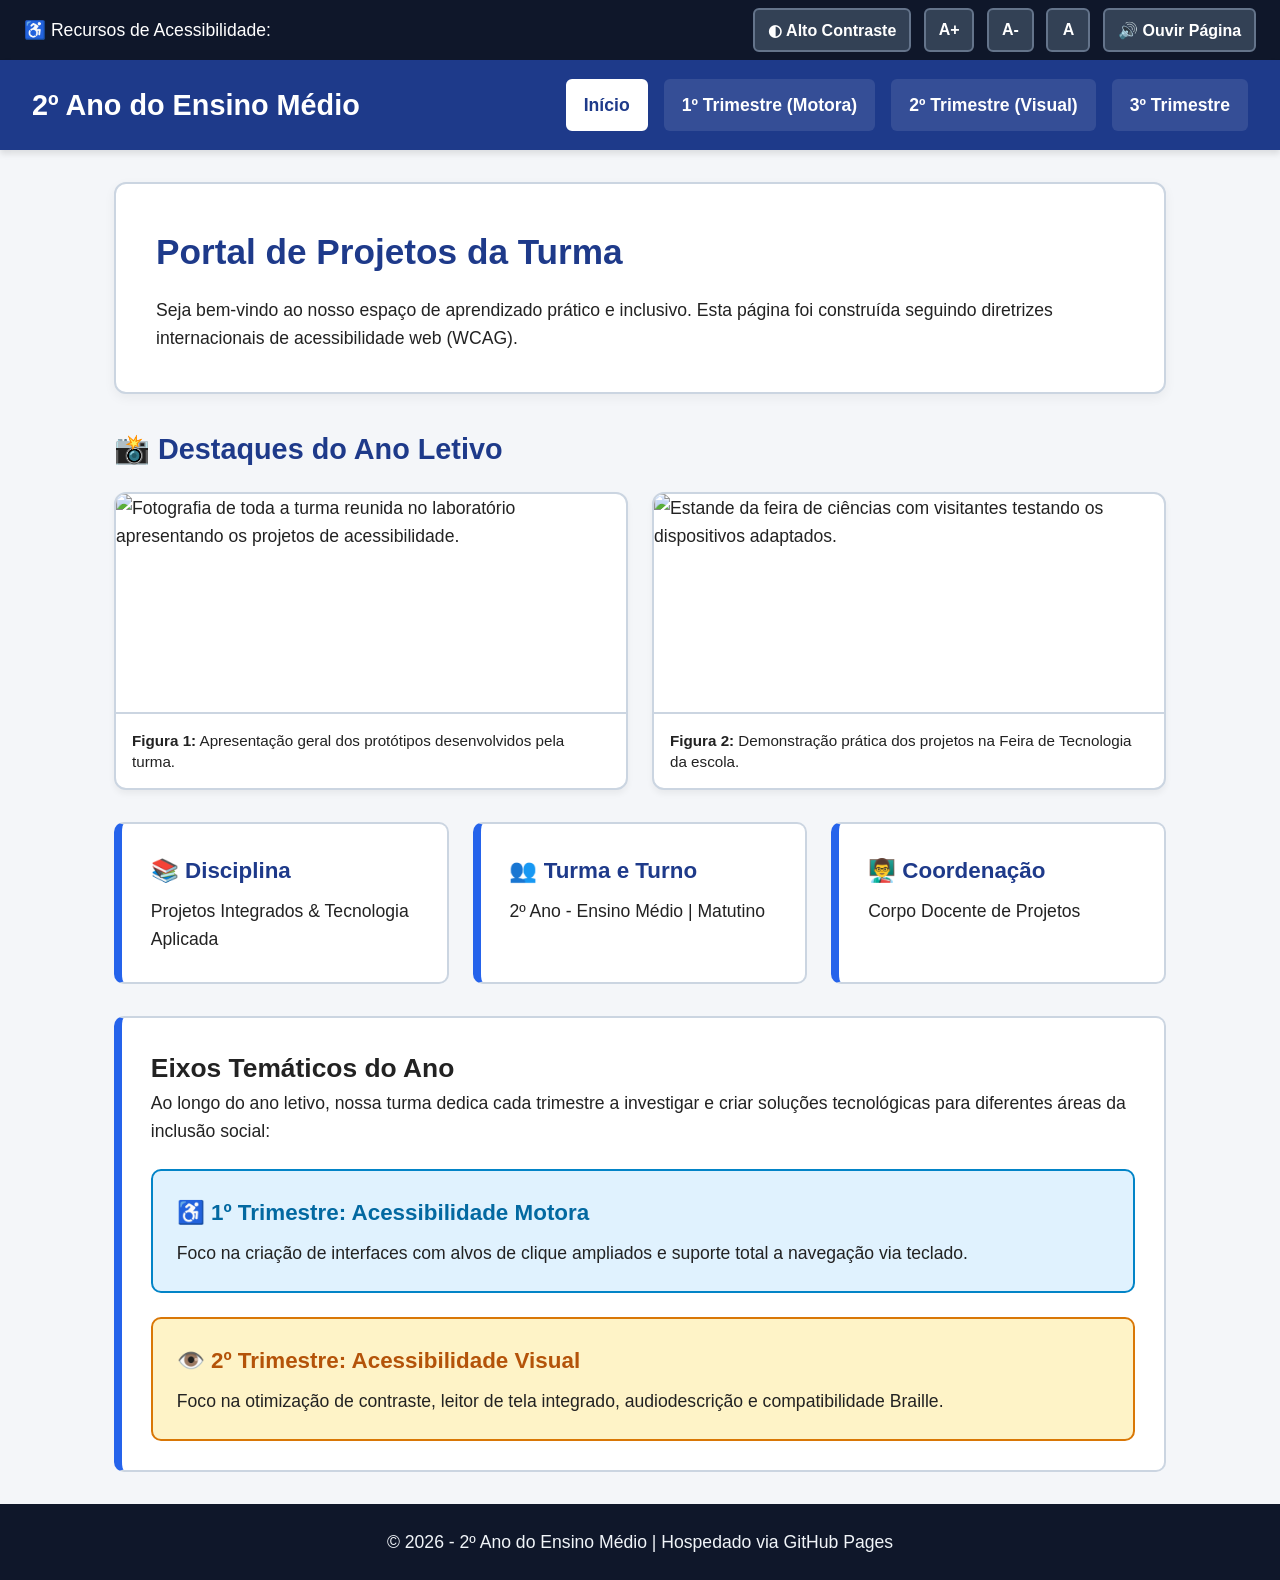
==== commit 31f067aa: "3tr" ====
--- a/index.html
+++ b/index.html
@@ -37,6 +37,28 @@
         <section class="hero">
             <h2>Portal de Projetos da Turma</h2>
             <p>Seja bem-vindo ao nosso espaço de aprendizado prático e inclusivo. Esta página foi construída seguindo diretrizes internacionais de acessibilidade web (WCAG).</p>
+        </section>
+
+        <!-- Galeria de Destaques na Página Inicial -->
+        <section class="gallery-section">
+            <h2>📸 Destaques do Ano Letivo</h2>
+            <div class="gallery-grid">
+                
+                <figure class="photo-card">
+                    <img src="https://via.placeholder.com/600x400?text=Turma+Reunida" alt="Fotografia de toda a turma reunida no laboratório apresentando os projetos de acessibilidade.">
+                    <figcaption>
+                        <strong>Figura 1:</strong> Apresentação geral dos protótipos desenvolvidos pela turma.
+                    </figcaption>
+                </figure>
+
+                <figure class="photo-card">
+                    <img src="https://via.placeholder.com/600x400?text=Feira+de+Ciencias" alt="Estande da feira de ciências com visitantes testando os dispositivos adaptados.">
+                    <figcaption>
+                        <strong>Figura 2:</strong> Demonstração prática dos projetos na Feira de Tecnologia da escola.
+                    </figcaption>
+                </figure>
+
+            </div>
         </section>
 
         <section class="info-grid">
--- a/index.css
+++ b/index.css
@@ -49,4 +49,18 @@
 body.high-contrast h1, body.high-contrast h2, body.high-contrast h3, body.high-contrast p, body.high-contrast span { color: #ffff00 !important; }
 body.high-contrast nav a, body.high-contrast button { background-color: #000000 !important; color: #00ffff !important; border: 2px solid #00ffff !important; }
 body.high-contrast nav a:hover, body.high-contrast nav a.active { background-color: #00ffff !important; color: #000000 !important; }
-body.high-contrast .theme-highlight { background-color: #111111 !important; border-color: #ffff00 !important; }+body.high-contrast .theme-highlight { background-color: #111111 !important; border-color: #ffff00 !important; }
+
+/* Galeria de Fotos - Página Inicial */
+.gallery-section { margin-bottom: 2rem; }
+.gallery-section h2 { color: var(--primary-color); font-size: 1.8rem; margin-bottom: 1.2rem; }
+.gallery-grid { display: grid; grid-template-columns: repeat(auto-fit, minmax(300px, 1fr)); gap: 1.5rem; }
+
+.photo-card { background: var(--card-bg); border: 2px solid var(--border-color); border-radius: 12px; overflow: hidden; box-shadow: 0 4px 6px rgba(0,0,0,0.05); }
+.photo-card img { width: 100%; height: 220px; object-fit: cover; display: block; border-bottom: 2px solid var(--border-color); }
+.photo-card figcaption { padding: 1rem; font-size: 0.95rem; color: var(--text-color); line-height: 1.4; }
+
+/* Alto Contraste */
+body.high-contrast .photo-card { background: #111111 !important; border-color: #ffff00 !important; }
+body.high-contrast .photo-card figcaption { color: #ffff00 !important; }
+body.high-contrast .photo-card img { border-bottom-color: #ffff00 !important; }
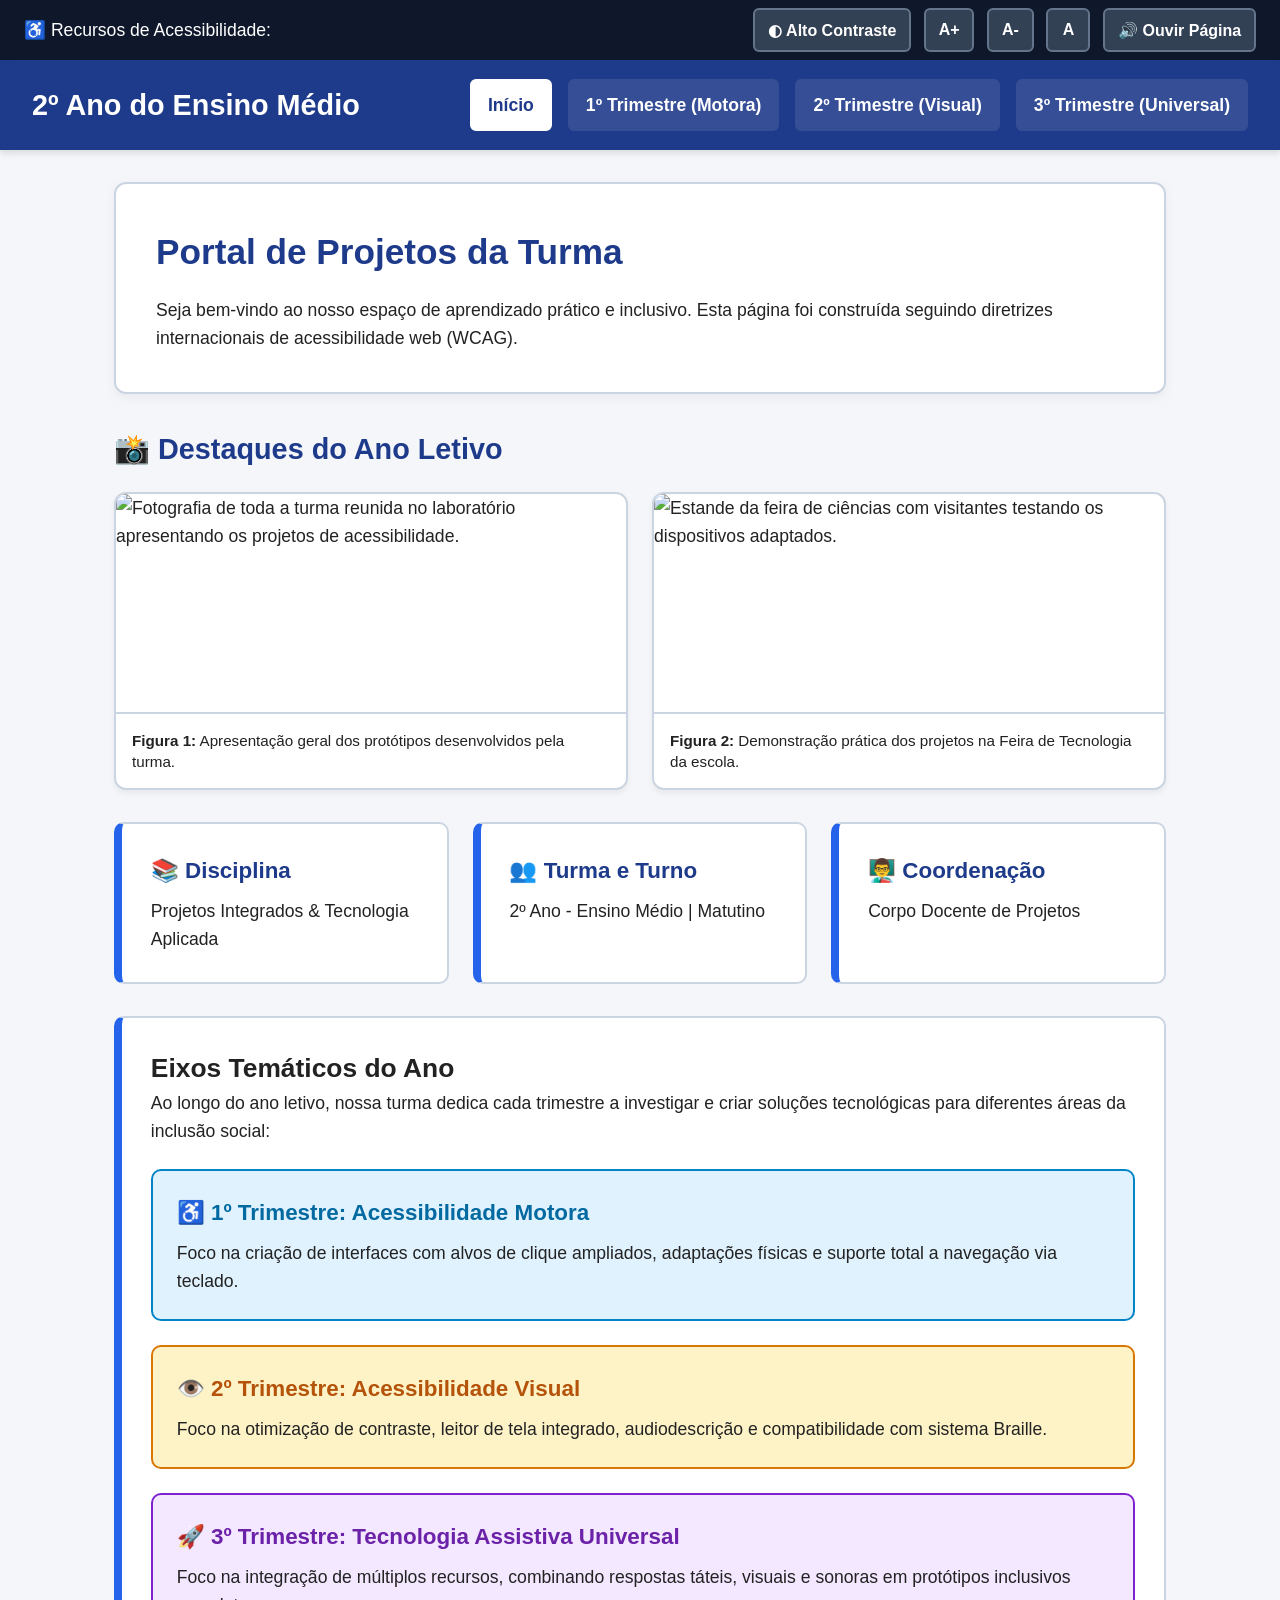
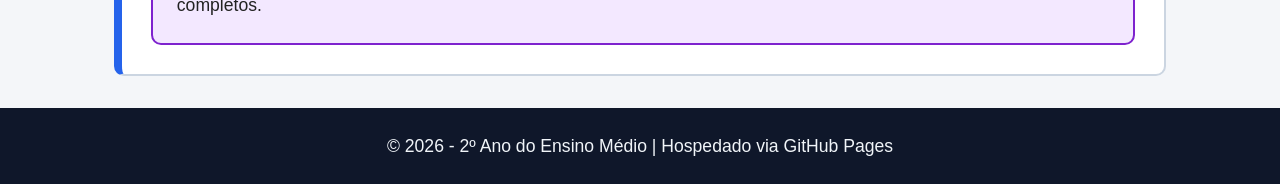
==== commit 38817573: "css" ====
--- a/index.html
+++ b/index.html
@@ -28,7 +28,7 @@
                 <li><a href="./index.html" class="active" aria-current="page">Início</a></li>
                 <li><a href="./trimestre1.html">1º Trimestre (Motora)</a></li>
                 <li><a href="./trimestre2.html">2º Trimestre (Visual)</a></li>
-                <li><a href="./trimestre3.html">3º Trimestre</a></li>
+                <li><a href="./trimestre3.html">3º Trimestre (Universal)</a></li>
             </ul>
         </nav>
     </header>
@@ -84,12 +84,17 @@
             
             <div class="theme-highlight">
                 <h3>♿ 1º Trimestre: Acessibilidade Motora</h3>
-                <p>Foco na criação de interfaces com alvos de clique ampliados e suporte total a navegação via teclado.</p>
+                <p>Foco na criação de interfaces com alvos de clique ampliados, adaptações físicas e suporte total a navegação via teclado.</p>
             </div>
 
             <div class="theme-highlight highlight-visual">
                 <h3>👁️ 2º Trimestre: Acessibilidade Visual</h3>
-                <p>Foco na otimização de contraste, leitor de tela integrado, audiodescrição e compatibilidade Braille.</p>
+                <p>Foco na otimização de contraste, leitor de tela integrado, audiodescrição e compatibilidade com sistema Braille.</p>
+            </div>
+
+            <div class="theme-highlight highlight-universal">
+                <h3>🚀 3º Trimestre: Tecnologia Assistiva Universal</h3>
+                <p>Foco na integração de múltiplos recursos, combinando respostas táteis, visuais e sonoras em protótipos inclusivos completos.</p>
             </div>
         </section>
     </main>
--- a/index.css
+++ b/index.css
@@ -34,10 +34,15 @@
 .info-grid { display: grid; grid-template-columns: repeat(auto-fit, minmax(280px, 1fr)); gap: 1.5rem; margin-bottom: 2rem; }
 .card { background: var(--card-bg); padding: 1.8rem; border-radius: 10px; border: 2px solid var(--border-color); border-left: 8px solid var(--accent-color); }
 .card h3 { font-size: 1.4rem; color: var(--primary-color); margin-bottom: 0.5rem; }
+
+/* Eixos Temáticos */
 .theme-highlight { background-color: #e0f2fe; border: 2px solid #0284c7; padding: 1.5rem; border-radius: 10px; margin-top: 1.5rem; }
 .theme-highlight h3 { color: #0369a1; margin-bottom: 0.5rem; }
 .highlight-visual { background-color: #fef3c7; border-color: #d97706; }
 .highlight-visual h3 { color: #b45309; }
+.highlight-universal { background-color: #f3e8ff; border-color: #7e22ce; }
+.highlight-universal h3 { color: #6b21a8; }
+
 footer { background-color: #0f172a; color: #f1f5f9; text-align: center; padding: 1.5rem; margin-top: auto; }
 
 /* Alto Contraste */
@@ -49,7 +54,7 @@
 body.high-contrast h1, body.high-contrast h2, body.high-contrast h3, body.high-contrast p, body.high-contrast span { color: #ffff00 !important; }
 body.high-contrast nav a, body.high-contrast button { background-color: #000000 !important; color: #00ffff !important; border: 2px solid #00ffff !important; }
 body.high-contrast nav a:hover, body.high-contrast nav a.active { background-color: #00ffff !important; color: #000000 !important; }
-body.high-contrast .theme-highlight { background-color: #111111 !important; border-color: #ffff00 !important; }
+body.high-contrast .theme-highlight, body.high-contrast .highlight-visual, body.high-contrast .highlight-universal { background-color: #111111 !important; border-color: #ffff00 !important; }
 
 /* Galeria de Fotos - Página Inicial */
 .gallery-section { margin-bottom: 2rem; }
@@ -60,7 +65,7 @@
 .photo-card img { width: 100%; height: 220px; object-fit: cover; display: block; border-bottom: 2px solid var(--border-color); }
 .photo-card figcaption { padding: 1rem; font-size: 0.95rem; color: var(--text-color); line-height: 1.4; }
 
-/* Alto Contraste */
+/* Alto Contraste para Galeria */
 body.high-contrast .photo-card { background: #111111 !important; border-color: #ffff00 !important; }
 body.high-contrast .photo-card figcaption { color: #ffff00 !important; }
-body.high-contrast .photo-card img { border-bottom-color: #ffff00 !important; }
+body.high-contrast .photo-card img { border-bottom-color: #ffff00 !important; }
